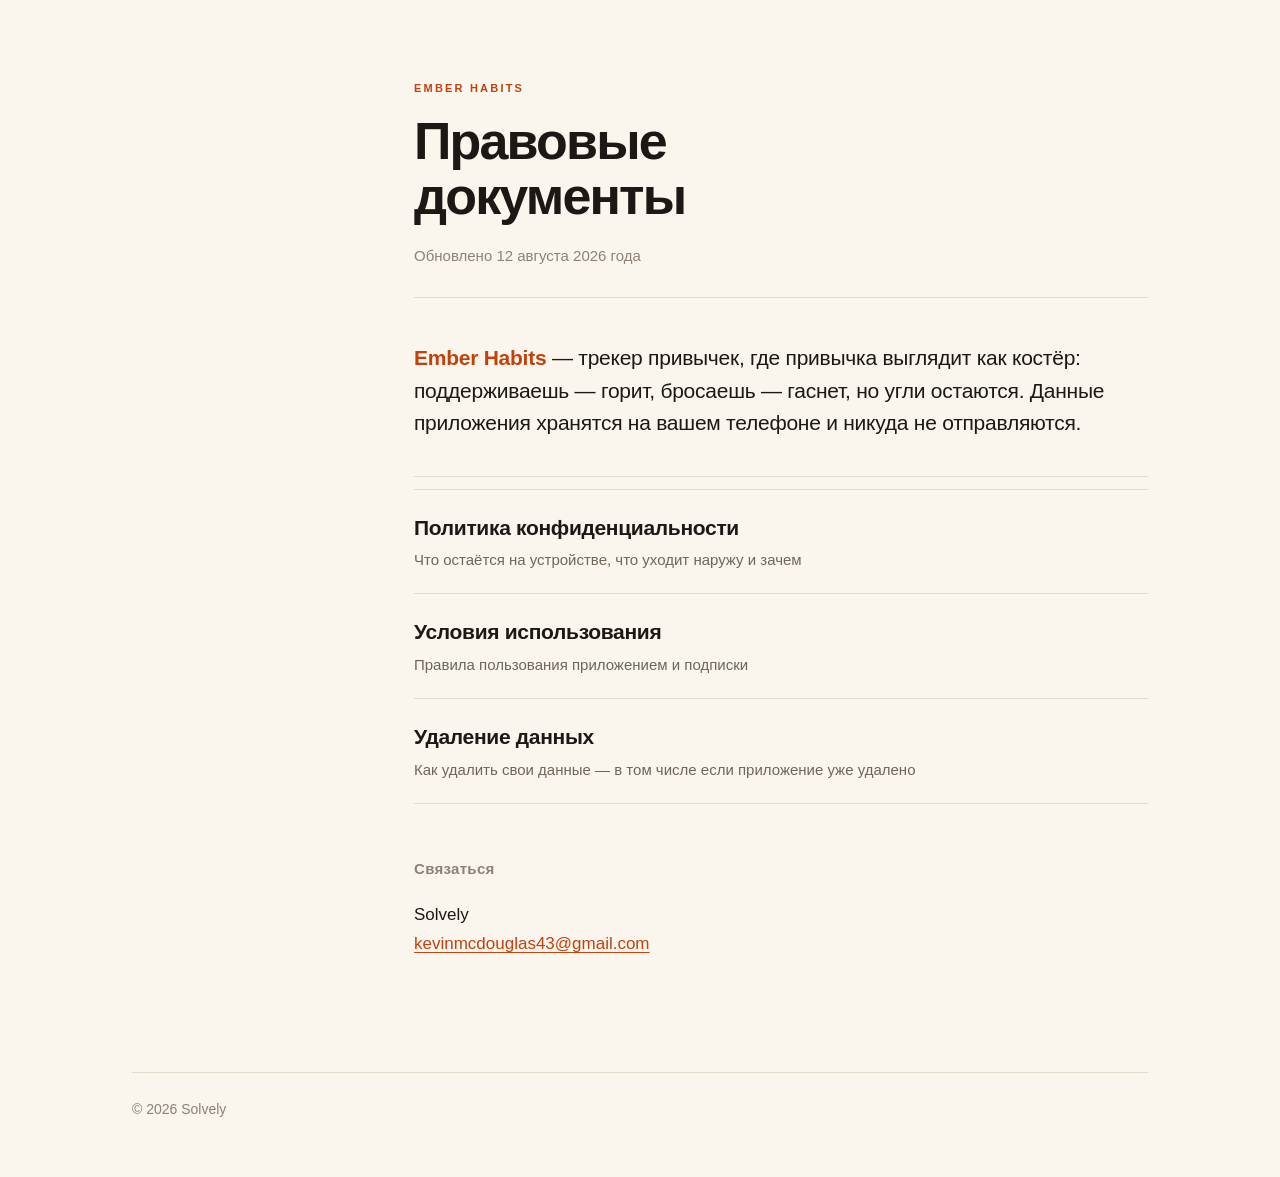
==== index.html @ 898166c6 "Правовые страницы: политика, условия, удаление данных" ====
<!doctype html>
<html lang="ru">
<head>
<meta charset="utf-8">
<meta name="viewport" content="width=device-width, initial-scale=1">
<title>Правовые документы — Ember Habits</title>
<meta name="description" content="Политика конфиденциальности, условия использования и удаление данных приложения Ember Habits.">
<link rel="stylesheet" href="style.css">
</head>
<body>
<div class="wrap">
  <nav class="toc"></nav>

  <main>
    <header>
      <p class="kicker">Ember Habits</p>
      <h1>Правовые документы</h1>
      <p class="meta">Обновлено 12 августа 2026 года</p>
    </header>

    <section class="lead">
      <p><strong>Ember Habits</strong> — трекер привычек, где привычка выглядит как костёр: поддерживаешь — горит, бросаешь — гаснет, но угли остаются. Данные приложения хранятся на вашем телефоне и никуда не отправляются.</p>
    </section>

    <ul class="docs">
      <li>
        <a href="privacy.html">
          <div class="name">Политика конфиденциальности</div>
          <div class="about">Что остаётся на устройстве, что уходит наружу и зачем</div>
        </a>
      </li>
      <li>
        <a href="terms.html">
          <div class="name">Условия использования</div>
          <div class="about">Правила пользования приложением и подписки</div>
        </a>
      </li>
      <li>
        <a href="delete.html">
          <div class="name">Удаление данных</div>
          <div class="about">Как удалить свои данные — в том числе если приложение уже удалено</div>
        </a>
      </li>
    </ul>

    <h2>Связаться</h2>
    <p>Solvely<br>
    <a href="mailto:kevinmcdouglas43@gmail.com">kevinmcdouglas43@gmail.com</a></p>
  </main>
</div>

<footer>
  <div class="inner">
    <span>© 2026 Solvely</span>
  </div>
</footer>
</body>
</html>
---- style.css ----
:root {
  --bg: #faf6ee;
  --text: #1b1815;
  --muted: #6f6659;
  --hair: #e2dacb;
  --accent: #c2410c;
  --faint: #8c8274;
}

@media (prefers-color-scheme: dark) {
  :root {
    --bg: #131110;
    --text: #f3eee6;
    --muted: #9a9186;
    --hair: #2a2520;
    --accent: #fb923c;
    --faint: #7d7468;
  }
}

* { box-sizing: border-box; }

body {
  margin: 0;
  background: var(--bg);
  color: var(--text);
  font: 17px/1.72 -apple-system, BlinkMacSystemFont, "Segoe UI", Roboto, sans-serif;
  -webkit-text-size-adjust: 100%;
}

.wrap {
  max-width: 1080px;
  margin: 0 auto;
  padding: 72px 32px 96px;
  display: grid;
  grid-template-columns: 210px 1fr;
  gap: 72px;
  align-items: start;
}

@media (max-width: 880px) {
  .wrap { grid-template-columns: 1fr; gap: 0; padding: 48px 22px 72px; }
  nav.toc { display: none; }
}

nav.toc { position: sticky; top: 48px; }

nav.toc .navtitle {
  font: 600 11px/1 -apple-system, sans-serif;
  letter-spacing: .16em;
  text-transform: uppercase;
  color: var(--faint);
  margin: 0 0 18px;
}

nav.toc ol { list-style: none; margin: 0; padding: 0; counter-reset: toc; }
nav.toc li { counter-increment: toc; margin: 0; border-top: 1px solid var(--hair); }
nav.toc li:last-child { border-bottom: 1px solid var(--hair); }

nav.toc a {
  display: flex;
  gap: 12px;
  padding: 11px 0;
  text-decoration: none;
  color: var(--muted);
  font-size: 14px;
  line-height: 1.35;
}

nav.toc a::before {
  content: counter(toc);
  color: var(--faint);
  font-variant-numeric: tabular-nums;
  min-width: 14px;
}

nav.toc a:hover { color: var(--accent); }

.kicker {
  font: 600 11px/1 -apple-system, sans-serif;
  letter-spacing: .2em;
  text-transform: uppercase;
  color: var(--accent);
  margin: 0 0 20px;
  text-decoration: none;
  display: inline-block;
}

h1 {
  font-size: 52px;
  line-height: 1.05;
  margin: 0 0 20px;
  letter-spacing: -.035em;
  font-weight: 600;
  max-width: 14ch;
}

@media (max-width: 560px) { h1 { font-size: 38px; max-width: none; } }

.meta {
  color: var(--faint);
  font-size: 15px;
  margin: 0 0 44px;
  padding-bottom: 28px;
  border-bottom: 1px solid var(--hair);
}

.lead {
  margin: 0 0 12px;
  padding-bottom: 36px;
  border-bottom: 1px solid var(--hair);
}

.lead p {
  margin: 0;
  font-size: 21px;
  line-height: 1.55;
  letter-spacing: -.012em;
}

.lead strong { color: var(--accent); font-weight: 600; }

h2 {
  font-size: 15px;
  font-weight: 600;
  letter-spacing: .02em;
  margin: 52px 0 18px;
  color: var(--faint);
}

h2 + p, h2 + ul, h2 + ol, h2 + table, h2 + .steps { margin-top: 0; }

p { margin: 0 0 18px; }

ul { padding-left: 0; margin: 0 0 18px; list-style: none; }
ul li {
  margin: 0;
  padding: 11px 0 11px 2px;
  border-top: 1px solid var(--hair);
  font-size: 16px;
  line-height: 1.55;
}
ul li:last-child { border-bottom: 1px solid var(--hair); }

a { color: var(--accent); text-underline-offset: 3px; }

table {
  width: 100%;
  border-collapse: collapse;
  margin: 0 0 22px;
  font-size: 15px;
}

th {
  font: 600 11px/1.3 -apple-system, sans-serif;
  letter-spacing: .12em;
  text-transform: uppercase;
  color: var(--faint);
  text-align: left;
  padding: 0 18px 12px 0;
  border-bottom: 1px solid var(--hair);
}

th:nth-child(1) { width: 19%; }
th:nth-child(2) { width: 40%; }
th:nth-child(3) { width: 27%; }
th:nth-child(4) { width: 14%; }

td {
  padding: 16px 18px 16px 0;
  border-bottom: 1px solid var(--hair);
  vertical-align: top;
  line-height: 1.55;
}

td:first-child { font-weight: 600; }

@media (max-width: 720px) {
  table, tbody, tr, td { display: block; width: 100%; }
  thead { display: none; }
  tr {
    border-top: 1px solid var(--hair);
    padding: 14px 0 6px;
  }
  tr:last-child { border-bottom: 1px solid var(--hair); }
  td { border: 0; padding: 0 0 14px; }
  td:first-child {
    font-size: 17px;
    padding-bottom: 12px;
  }
  td[data-label]:not(:first-child)::before {
    content: attr(data-label);
    display: block;
    font: 600 10px/1.3 -apple-system, sans-serif;
    letter-spacing: .12em;
    text-transform: uppercase;
    color: var(--faint);
    margin-bottom: 5px;
  }
}

.note {
  border-top: 2px solid var(--accent);
  padding: 18px 0 0;
  margin: 26px 0 30px;
}

.note p { margin: 0; font-size: 16px; color: var(--muted); }
.note strong { color: var(--text); }

.steps { list-style: none; margin: 0 0 18px; padding: 0; counter-reset: step; }
.steps li {
  counter-increment: step;
  position: relative;
  padding: 16px 0 16px 42px;
  border-top: 1px solid var(--hair);
  font-size: 16px;
  line-height: 1.6;
}
.steps li:last-child { border-bottom: 1px solid var(--hair); }
.steps li::before {
  content: counter(step);
  position: absolute;
  left: 0;
  top: 16px;
  width: 26px;
  height: 26px;
  border: 1px solid var(--accent);
  border-radius: 50%;
  color: var(--accent);
  font: 600 13px/24px -apple-system, sans-serif;
  text-align: center;
}

.mail {
  display: inline-block;
  margin: 6px 0 8px;
  padding: 13px 22px;
  border: 1px solid var(--accent);
  border-radius: 999px;
  color: var(--accent);
  text-decoration: none;
  font-size: 16px;
  font-weight: 600;
}

.mail:hover { background: var(--accent); color: var(--bg); }

footer {
  max-width: 1080px;
  margin: 0 auto;
  padding: 0 32px 56px;
  color: var(--faint);
  font-size: 14px;
}

@media (max-width: 880px) { footer { padding: 0 22px 48px; } }

footer .inner { border-top: 1px solid var(--hair); padding-top: 24px; }
footer a { margin-right: 20px; }

.docs { list-style: none; margin: 0; padding: 0; }
.docs li { border-top: 1px solid var(--hair); padding: 0; }
.docs li:last-child { border-bottom: 1px solid var(--hair); }
.docs a {
  display: block;
  padding: 22px 0;
  text-decoration: none;
  color: var(--text);
}
.docs .name { font-size: 21px; font-weight: 600; letter-spacing: -.015em; }
.docs .about { color: var(--muted); font-size: 15px; margin-top: 4px; }
.docs a:hover .name { color: var(--accent); }
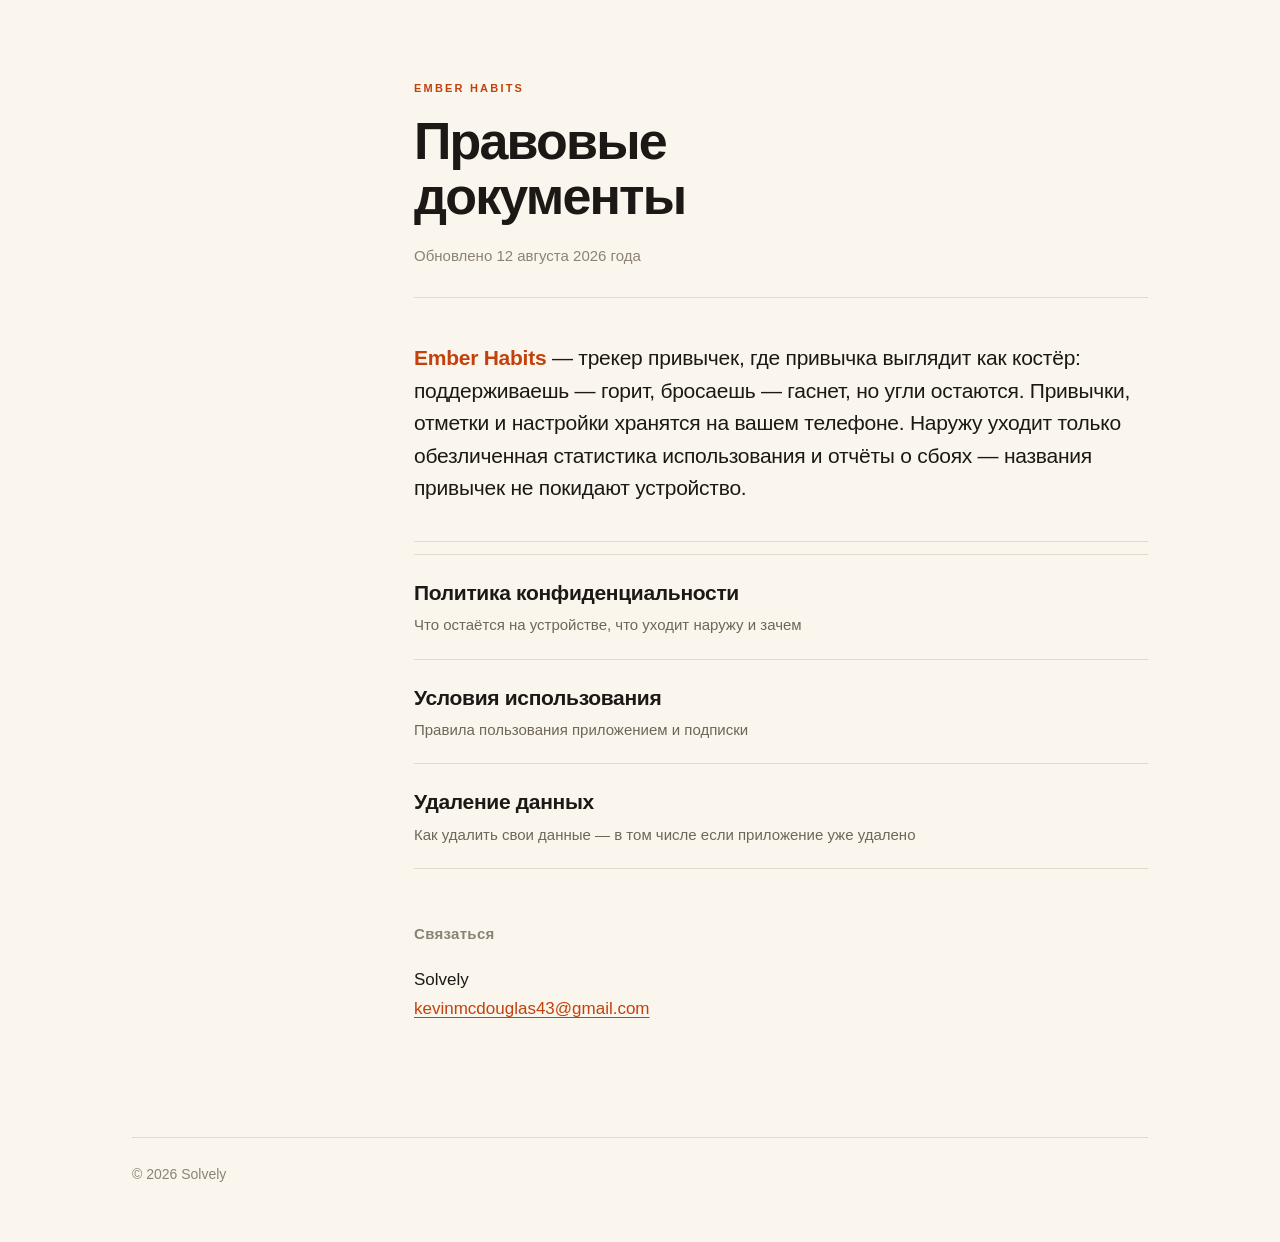
==== commit 0cb95cdb: "index.html" ====
--- a/index.html
+++ b/index.html
@@ -19,7 +19,7 @@
     </header>
 
     <section class="lead">
-      <p><strong>Ember Habits</strong> — трекер привычек, где привычка выглядит как костёр: поддерживаешь — горит, бросаешь — гаснет, но угли остаются. Данные приложения хранятся на вашем телефоне и никуда не отправляются.</p>
+      <p><strong>Ember Habits</strong> — трекер привычек, где привычка выглядит как костёр: поддерживаешь — горит, бросаешь — гаснет, но угли остаются. Привычки, отметки и настройки хранятся на вашем телефоне. Наружу уходит только обезличенная статистика использования и отчёты о сбоях — названия привычек не покидают устройство.</p>
     </section>
 
     <ul class="docs">
--- a/style.css
+++ b/style.css
@@ -87,15 +87,16 @@
 }
 
 h1 {
-  font-size: 52px;
+  font-size: clamp(28px, 8vw, 52px);
   line-height: 1.05;
   margin: 0 0 20px;
   letter-spacing: -.035em;
   font-weight: 600;
   max-width: 14ch;
-}
-
-@media (max-width: 560px) { h1 { font-size: 38px; max-width: none; } }
+  overflow-wrap: break-word;
+}
+
+@media (max-width: 560px) { h1 { max-width: none; } }
 
 .meta {
   color: var(--faint);
